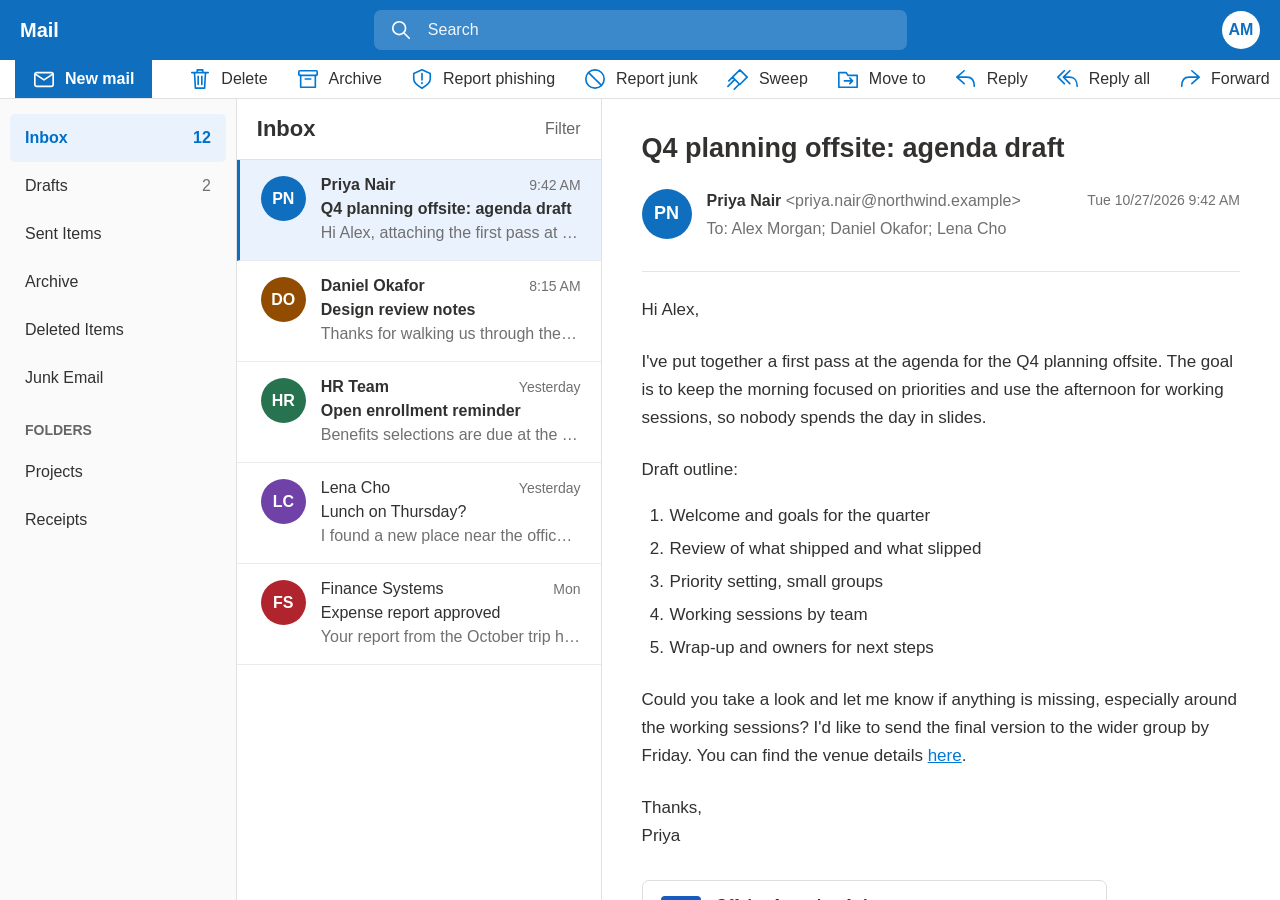
==== index.html @ 9ad4b309 "Add files via upload" ====
<!DOCTYPE html>
<html lang="en">
<head>
  <meta charset="UTF-8">
  <meta name="viewport" content="width=device-width, initial-scale=1.0">
  <meta name="description" content="An HTML and CSS recreation of a three-column mail interface.">
  <title>Mail | Inbox</title>
  <link rel="stylesheet" href="styles.css">
</head>
<body>
<!-- Reusable, locally embedded icons; no external libraries required. -->
<svg class="icon-definitions" xmlns="http://www.w3.org/2000/svg" aria-hidden="true"><defs>
  <symbol id="mail" viewBox="0 0 24 24"><rect x="2" y="5" width="20" height="15" rx="2"/><path d="m3 7 9 6 9-6"/></symbol>
  <symbol id="search-icon" viewBox="0 0 24 24"><circle cx="10" cy="10" r="7"/><path d="m15 15 6 6"/></symbol>
  <symbol id="delete" viewBox="0 0 24 24"><path d="M3 5h18M9 5V2h6v3M6 5l1 17h10l1-17M10 9v9M14 9v9"/></symbol>
  <symbol id="archive" viewBox="0 0 24 24"><path d="M4 8v13h16V8M9 12h6"/><rect x="2" y="3" width="20" height="5" rx="1"/></symbol>
  <symbol id="shield" viewBox="0 0 24 24"><path d="m12 2 9 4v6c0 5-9 10-9 10S3 17 3 12V6zM12 6v7M12 16v1"/></symbol>
  <symbol id="junk" viewBox="0 0 24 24"><circle cx="12" cy="12" r="10"/><path d="m5 5 14 14"/></symbol>
  <symbol id="sweep" viewBox="0 0 24 24"><path d="m14 2 8 8-8 8-8-8zM2 14l6-6M1 20l7-7M8 23l5-5"/></symbol>
  <symbol id="folder" viewBox="0 0 24 24"><path d="M2 5h8l2 3h10v13H2zM8 14h9m-3-3 3 3-3 3"/></symbol>
  <symbol id="reply" viewBox="0 0 24 24"><path d="m10 3-8 7 8 7M3 10h10c6 0 8 4 8 10"/></symbol>
  <symbol id="reply-all" viewBox="0 0 24 24"><path d="m8 3-7 7 7 7m6-14-7 7 7 7M8 10h6c5 0 8 4 8 10"/></symbol>
  <symbol id="forward" viewBox="0 0 24 24"><path d="m14 3 8 7-8 7M21 10H11c-6 0-8 4-8 10"/></symbol>
  <symbol id="tag" viewBox="0 0 24 24"><path d="M2 2h10l10 10-10 10L2 12z"/><circle cx="7" cy="7" r="1"/></symbol>
</defs></svg>
<header class="topbar">
  <span class="app-name">Mail</span>
  <div class="search-box"><svg class="icon" aria-hidden="true"><use href="#search-icon"/></svg><label class="sr-only" for="search">Search mail (visual demonstration)</label><input id="search" type="search" placeholder="Search"></div>
  <div class="profile" aria-label="Alex Morgan">AM</div>
</header>
<!-- Visual demonstration: toolbar controls do not connect to a mail service. -->
<nav class="toolbar" aria-label="Mail actions">
  <button class="new-mail" type="button"><svg class="icon"><use href="#mail"/></svg>New mail</button>
  <button type="button"><svg class="icon"><use href="#delete"/></svg>Delete</button>
  <button type="button"><svg class="icon"><use href="#archive"/></svg>Archive</button>
  <button type="button"><svg class="icon"><use href="#shield"/></svg>Report phishing</button>
  <button type="button"><svg class="icon"><use href="#junk"/></svg>Report junk</button>
  <button type="button"><svg class="icon"><use href="#sweep"/></svg>Sweep</button>
  <button type="button"><svg class="icon"><use href="#folder"/></svg>Move to</button>
  <button type="button"><svg class="icon"><use href="#reply"/></svg>Reply</button>
  <button type="button"><svg class="icon"><use href="#reply-all"/></svg>Reply all</button>
  <button type="button"><svg class="icon"><use href="#forward"/></svg>Forward</button>
  <button type="button"><svg class="icon"><use href="#mail"/></svg>Unread</button>
  <button type="button"><svg class="icon"><use href="#tag"/></svg>Categorize</button>
</nav>
<main class="mail-layout">
  <aside class="folders" aria-label="Mail folders">
    <nav><ul>
      <li><button class="folder active" type="button" aria-current="page"><span>Inbox</span><span>12</span></button></li>
      <li><button class="folder" type="button"><span>Drafts</span><span class="muted">2</span></button></li>
      <li><button class="folder" type="button">Sent Items</button></li>
      <li><button class="folder" type="button">Archive</button></li>
      <li><button class="folder" type="button">Deleted Items</button></li>
      <li><button class="folder" type="button">Junk Email</button></li>
    </ul></nav>
    <h2>Folders</h2>
    <button class="folder" type="button">Projects</button>
    <button class="folder" type="button">Receipts</button>
  </aside>
  <section class="inbox" aria-labelledby="inbox-heading">
    <header class="inbox-heading"><h1 id="inbox-heading">Inbox</h1><button type="button">Filter</button></header>
    <ul class="message-list">
      <li class="message selected unread"><span class="avatar blue" aria-hidden="true">PN</span><div class="message-info"><div class="message-top"><span class="sender">Priya Nair</span><time datetime="2026-10-27T09:42">9:42 AM</time></div><p class="subject">Q4 planning offsite: agenda draft</p><p class="preview">Hi Alex, attaching the first pass at the agenda...</p></div></li>
      <li class="message unread"><span class="avatar amber" aria-hidden="true">DO</span><div class="message-info"><div class="message-top"><span class="sender">Daniel Okafor</span><time datetime="2026-10-27T08:15">8:15 AM</time></div><p class="subject">Design review notes</p><p class="preview">Thanks for walking us through the new flow. A...</p></div></li>
      <li class="message unread"><span class="avatar green" aria-hidden="true">HR</span><div class="message-info"><div class="message-top"><span class="sender">HR Team</span><span class="message-time">Yesterday</span></div><p class="subject">Open enrollment reminder</p><p class="preview">Benefits selections are due at the end of the month.</p></div></li>
      <li class="message"><span class="avatar purple" aria-hidden="true">LC</span><div class="message-info"><div class="message-top"><span class="sender">Lena Cho</span><span class="message-time">Yesterday</span></div><p class="subject">Lunch on Thursday?</p><p class="preview">I found a new place near the office if you're free.</p></div></li>
      <li class="message"><span class="avatar red" aria-hidden="true">FS</span><div class="message-info"><div class="message-top"><span class="sender">Finance Systems</span><span class="message-time">Mon</span></div><p class="subject">Expense report approved</p><p class="preview">Your report from the October trip has been approved.</p></div></li>
    </ul>
  </section>
  <article class="reading-pane" aria-labelledby="email-subject">
    <h2 id="email-subject">Q4 planning offsite: agenda draft</h2>
    <header class="email-header"><span class="avatar blue" aria-hidden="true">PN</span><div class="email-people"><p><strong>Priya Nair</strong> <span class="muted email-address">&lt;priya.nair@northwind.example&gt;</span></p><p class="muted recipients">To: Alex Morgan; Daniel Okafor; Lena Cho</p></div><time datetime="2026-10-27T09:42">Tue 10/27/2026 9:42 AM</time></header>
    <div class="email-body">
      <p>Hi Alex,</p>
      <p>I've put together a first pass at the agenda for the Q4 planning offsite. The goal is to keep the morning focused on priorities and use the afternoon for working sessions, so nobody spends the day in slides.</p>
      <p>Draft outline:</p>
      <ol><li>Welcome and goals for the quarter</li><li>Review of what shipped and what slipped</li><li>Priority setting, small groups</li><li>Working sessions by team</li><li>Wrap-up and owners for next steps</li></ol>
      <p>Could you take a look and let me know if anything is missing, especially around the working sessions? I'd like to send the final version to the wider group by Friday. You can find the venue details <a href="#venue-details">here</a>.</p>
      <p>Thanks,<br>Priya</p>
      <div class="attachment" aria-label="Example attachment: Offsite-Agenda-v1.docx, 38 kilobytes"><span class="doc-icon">DOC</span><div><strong>Offsite-Agenda-v1.docx</strong><span class="muted file-size">38 KB</span></div></div>
      <aside id="venue-details" class="venue-details"><h3>Venue details</h3><p>This is a visual mail demonstration. No venue or attachment file is included.</p></aside>
    </div>
  </article>
</main>
</body>
</html>
---- styles.css ----
/* Colors and sizing are centralized so this recreation is easy to customize. */
:root { --blue: #106ebe; --link: #0078d4; --selected: #eaf3fd; --border: #e1e1e1; --muted: #707070; --text: #323130; }
* { box-sizing: border-box; }
body { margin: 0; font-family: "Segoe UI", Arial, sans-serif; color: var(--text); background: #fff; font-size: 16px; }
button, input { font: inherit; }
button { color: inherit; cursor: pointer; }
button:focus-visible, input:focus-visible, a:focus-visible { outline: 2px solid var(--link); outline-offset: -3px; }
.icon-definitions { position: absolute; width: 0; height: 0; overflow: hidden; }
.icon { width: 22px; height: 22px; fill: none; stroke: currentColor; stroke-width: 1.8; stroke-linecap: round; stroke-linejoin: round; flex-shrink: 0; }
.sr-only { position: absolute; width: 1px; height: 1px; overflow: hidden; clip-path: inset(50%); white-space: nowrap; }
.topbar { height: 60px; display: flex; align-items: center; justify-content: space-between; gap: 24px; padding: 0 20px; background: var(--blue); color: #fff; }
.app-name { font-size: 20px; font-weight: 600; }
.search-box { display: flex; align-items: center; gap: 14px; background: #ffffff2e; border-radius: 7px; width: 43%; padding: 0 16px; height: 40px; }
.search-box input { width: 100%; min-width: 0; border: 0; background: transparent; color: #fff; outline-offset: 3px; }
.search-box input::placeholder { color: #f1f6fc; opacity: 1; }
.profile { border-radius: 50%; width: 38px; height: 38px; background: #fff; color: var(--blue); display: grid; place-items: center; font-weight: 600; }
.toolbar { height: 39px; display: flex; align-items: stretch; gap: 5px; padding: 0 15px; border-bottom: 1px solid var(--border); overflow-x: auto; white-space: nowrap; }
.toolbar button { display: flex; align-items: center; gap: 10px; border: 0; background: transparent; padding: 0 12px; flex-shrink: 0; }
.toolbar button:hover { background: #f0f0f0; }
.toolbar .icon { color: var(--link); }
.toolbar .new-mail { background: var(--blue); color: #fff; font-weight: 600; padding-inline: 18px; margin-right: 20px; }
.toolbar .new-mail .icon { color: #fff; }
.toolbar .new-mail:hover { background: #005a9e; }
.mail-layout { display: grid; grid-template-columns: 18.5% 28.5% minmax(0, 1fr); height: calc(100dvh - 99px); }
.folders { padding: 15px 10px; background: #fafafa; border-right: 1px solid var(--border); overflow-y: auto; }
ul { list-style: none; padding: 0; margin: 0; }
.folder { width: 100%; display: flex; align-items: center; justify-content: space-between; min-height: 48px; padding: 10px 15px; background: transparent; border: 0; border-radius: 5px; text-align: left; }
.folder:hover { background: #eee; }
.folder.active { background: var(--selected); color: #006fc9; font-weight: 600; }
.folders h2 { font-size: 14px; text-transform: uppercase; color: #666; margin: 20px 15px 10px; font-weight: 600; }
.inbox { min-width: 0; border-right: 1px solid var(--border); overflow-y: auto; }
.inbox-heading { height: 61px; display: flex; justify-content: space-between; align-items: center; padding: 0 20px; border-bottom: 1px solid var(--border); }
.inbox-heading h1 { margin: 0; font-size: 22px; font-weight: 600; }
.inbox-heading button { border: 0; background: none; color: #666; padding: 8px 0 8px 12px; }
.message { min-height: 101px; display: flex; gap: 15px; padding: 16px 20px 15px 24px; border-bottom: 1px solid #ebebeb; }
.message.selected { background: var(--selected); border-left: 3px solid var(--blue); padding-left: 21px; }
.avatar { width: 45px; height: 45px; display: grid; place-items: center; border-radius: 50%; font-weight: 600; color: #fff; flex-shrink: 0; }
.blue { background: #106ebe; } .amber { background: #914c00; } .green { background: #28734f; } .purple { background: #7041a6; } .red { background: #af242d; }
.message-info { min-width: 0; flex: 1; }
.message-top { display: flex; align-items: baseline; justify-content: space-between; gap: 10px; margin: 0 0 3px; }
.sender { overflow: hidden; text-overflow: ellipsis; white-space: nowrap; }
time, .message-time { font-size: 14px; color: var(--muted); white-space: nowrap; }
.message p { margin: 0; white-space: nowrap; overflow: hidden; text-overflow: ellipsis; line-height: 1.5; }
.message .preview { color: var(--muted); }
.unread .sender, .unread .subject { font-weight: 600; }
.reading-pane { min-width: 0; padding: 33px 40px 24px; overflow-y: auto; }
.reading-pane > h2 { font-size: 27px; font-weight: 600; line-height: 1.25; margin: 0 0 23px; }
.email-header { display: flex; align-items: flex-start; gap: 15px; padding-bottom: 24px; border-bottom: 1px solid #e5e5e5; }
.email-header .avatar { width: 50px; height: 50px; font-size: 18px; }
.email-people { flex: 1; min-width: 0; }
.email-people p { margin: 1px 0 6px; line-height: 1.4; }
.email-address { overflow-wrap: anywhere; }
.email-header time { padding-top: 3px; }
.muted { color: var(--muted); }
.email-body { font-size: 17px; line-height: 1.65; }
.email-body p { margin: 24px 0 18px; }
.email-body ol { padding-left: 27px; margin: 18px 0; }
.email-body li { padding-left: 1px; margin-bottom: 5px; }
a { color: var(--link); }
.attachment { display: flex; align-items: center; gap: 15px; border: 1px solid #ddd; border-radius: 7px; width: min(465px, 100%); padding: 13px 18px; margin-top: 30px; line-height: 1.4; }
.doc-icon { background: #185abd; border-radius: 4px; width: 40px; height: 40px; display: grid; place-items: center; color: #fff; font-size: 14px; font-weight: 700; flex-shrink: 0; }
.attachment strong { font-size: 16px; overflow-wrap: anywhere; }
.file-size { display: block; font-size: 14px; }
.venue-details { display: none; }
.venue-details:target { display: block; margin-top: 25px; padding: 15px; background: var(--selected); border-radius: 6px; }
.venue-details h3, .venue-details p { margin: 0 0 8px; }
@media (min-width: 1800px) { body { font-size: 21px; } .topbar { height: 77px; } .toolbar { height: 47px; } .mail-layout { height: calc(100dvh - 124px); } .search-box { height: 51px; } .app-name { font-size: 24px; } .profile { width: 48px; height: 48px; } .folder { min-height: 61px; } .folders h2 { font-size: 18px; } .inbox-heading { height: 78px; } .inbox-heading h1 { font-size: 28px; } .message { min-height: 128px; padding: 20px 26px 18px 30px; gap: 20px; } .message.selected { padding-left: 27px; } .avatar { width: 58px; height: 58px; } time, .message-time { font-size: 19px; } .reading-pane { padding: 42px 50px 26px; } .reading-pane > h2 { font-size: 34px; margin-bottom: 28px; } .email-header .avatar { width: 64px; height: 64px; font-size: 22px; } .email-header { gap: 20px; padding-bottom: 29px; } .email-body { font-size: 22px; } .email-body p { margin: 30px 0 22px; } .attachment { width: 590px; padding: 17px 22px; margin-top: 38px; } .attachment strong { font-size: 20px; } .file-size { font-size: 18px; } .doc-icon { width: 51px; height: 51px; font-size: 17px; } }
@media (max-width: 1200px) { .mail-layout { grid-template-columns: 170px 310px minmax(0,1fr); } .reading-pane { padding: 25px; } .email-header { flex-wrap: wrap; } .email-header time { margin-left: 65px; } .email-body { font-size: 16px; } }
@media (max-width: 850px) { .mail-layout { grid-template-columns: 260px minmax(0,1fr); } .folders { display: none; } .message { padding-inline: 14px; gap: 10px; } .message.selected { padding-left: 11px; } .message .avatar { width: 34px; height: 34px; font-size: 13px; } .message-top { flex-wrap: wrap; gap: 0 8px; } .reading-pane > h2 { font-size: 24px; } .search-box { width: 60%; } }
@media (max-width: 600px) { .topbar { padding-inline: 14px; gap: 14px; } .app-name { font-size: 18px; } .search-box { flex: 1; padding-inline: 10px; gap: 8px; } .profile { width: 32px; height: 32px; font-size: 13px; flex-shrink: 0; } .toolbar { padding-inline: 0; } .toolbar .new-mail { margin-right: 5px; } .mail-layout { display: block; height: auto; } .inbox { border-right: 0; } .inbox-heading { height: 52px; } .message-list { display: flex; overflow-x: auto; border-bottom: 1px solid var(--border); } .message { min-width: 270px; width: 270px; min-height: 107px; border-bottom: 0; border-right: 1px solid var(--border); } .reading-pane { padding: 25px 20px; } .email-header { gap: 10px; } .email-header .avatar { width: 40px; height: 40px; font-size: 15px; } .email-header time { margin-left: 50px; font-size: 13px; } .email-people { font-size: 14px; } .email-address { display: block; } }
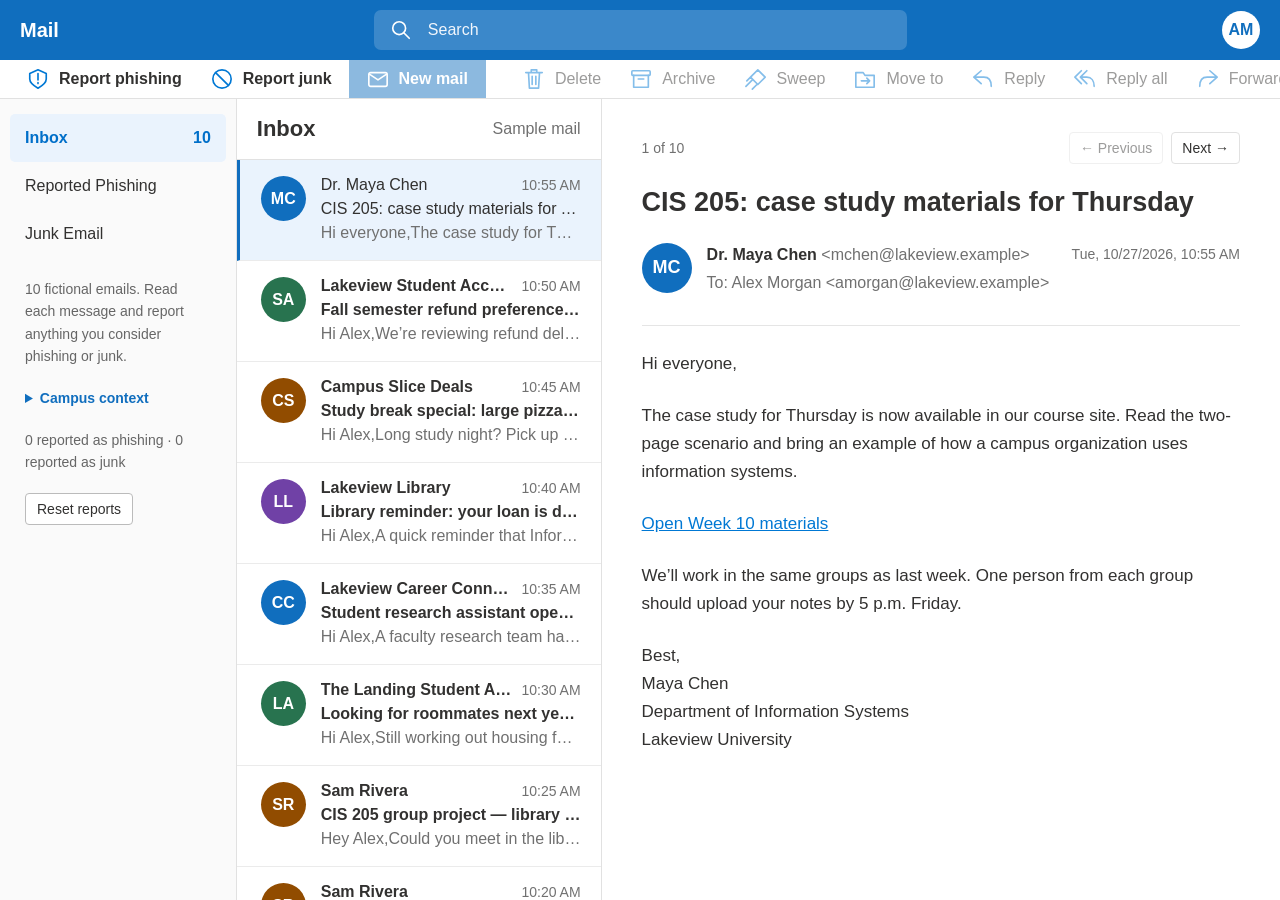
==== commit 2bfb606e: "Add files via upload" ====
--- a/index.html
+++ b/index.html
@@ -3,8 +3,8 @@
 <head>
   <meta charset="UTF-8">
   <meta name="viewport" content="width=device-width, initial-scale=1.0">
-  <meta name="description" content="An HTML and CSS recreation of a three-column mail interface.">
-  <title>Mail | Inbox</title>
+  <meta name="description" content="A fictional college student inbox for evaluating sample emails.">
+  <title>Student Mail | Inbox</title>
   <link rel="stylesheet" href="styles.css">
 </head>
 <body>
@@ -25,16 +25,16 @@
 </defs></svg>
 <header class="topbar">
   <span class="app-name">Mail</span>
-  <div class="search-box"><svg class="icon" aria-hidden="true"><use href="#search-icon"/></svg><label class="sr-only" for="search">Search mail (visual demonstration)</label><input id="search" type="search" placeholder="Search"></div>
+  <div class="search-box"><svg class="icon" aria-hidden="true"><use href="#search-icon"/></svg><label class="sr-only" for="search">Search sample mail</label><input id="search" type="search" placeholder="Search"></div>
   <div class="profile" aria-label="Alex Morgan">AM</div>
 </header>
-<!-- Visual demonstration: toolbar controls do not connect to a mail service. -->
+<!-- Sample mail interface; no connection to an external mail service. -->
 <nav class="toolbar" aria-label="Mail actions">
   <button class="new-mail" type="button"><svg class="icon"><use href="#mail"/></svg>New mail</button>
   <button type="button"><svg class="icon"><use href="#delete"/></svg>Delete</button>
   <button type="button"><svg class="icon"><use href="#archive"/></svg>Archive</button>
-  <button type="button"><svg class="icon"><use href="#shield"/></svg>Report phishing</button>
-  <button type="button"><svg class="icon"><use href="#junk"/></svg>Report junk</button>
+  <button id="report-phishing" type="button"><svg class="icon"><use href="#shield"/></svg>Report phishing</button>
+  <button id="report-junk" type="button"><svg class="icon"><use href="#junk"/></svg>Report junk</button>
   <button type="button"><svg class="icon"><use href="#sweep"/></svg>Sweep</button>
   <button type="button"><svg class="icon"><use href="#folder"/></svg>Move to</button>
   <button type="button"><svg class="icon"><use href="#reply"/></svg>Reply</button>
@@ -46,41 +46,27 @@
 <main class="mail-layout">
   <aside class="folders" aria-label="Mail folders">
     <nav><ul>
-      <li><button class="folder active" type="button" aria-current="page"><span>Inbox</span><span>12</span></button></li>
-      <li><button class="folder" type="button"><span>Drafts</span><span class="muted">2</span></button></li>
-      <li><button class="folder" type="button">Sent Items</button></li>
-      <li><button class="folder" type="button">Archive</button></li>
-      <li><button class="folder" type="button">Deleted Items</button></li>
+      <li><button class="folder active" type="button" aria-current="page">Inbox</button></li>
+      <li><button class="folder" type="button">Reported Phishing</button></li>
       <li><button class="folder" type="button">Junk Email</button></li>
     </ul></nav>
-    <h2>Folders</h2>
-    <button class="folder" type="button">Projects</button>
-    <button class="folder" type="button">Receipts</button>
+    <p class="exercise-note">10 fictional emails. Read each message and report anything you consider phishing or junk.</p>
+    <details class="workplace-context"><summary>Campus context</summary><p>You are Alex Morgan, a student at fictional Lakeview University, enrolled in CIS 205. Sam Rivera and Jordan are in your project group.</p><p>University email addresses end in <strong>@lakeview.example</strong>. Campus sites include <strong>learn.lakeview.example</strong> (courses), <strong>files.lakeview.example</strong> (shared documents), <strong>portal.lakeview.example</strong> (student services), and <strong>library.lakeview.example</strong> (library).</p><p>You did not request the promotional messages in this inbox. Hover over a link to inspect its fictional destination. All links are inactive.</p></details>
+    <p id="report-summary" class="exercise-note"></p>
+    <button id="reset-reports" class="reset-reports" type="button">Reset reports</button>
   </aside>
   <section class="inbox" aria-labelledby="inbox-heading">
-    <header class="inbox-heading"><h1 id="inbox-heading">Inbox</h1><button type="button">Filter</button></header>
-    <ul class="message-list">
-      <li class="message selected unread"><span class="avatar blue" aria-hidden="true">PN</span><div class="message-info"><div class="message-top"><span class="sender">Priya Nair</span><time datetime="2026-10-27T09:42">9:42 AM</time></div><p class="subject">Q4 planning offsite: agenda draft</p><p class="preview">Hi Alex, attaching the first pass at the agenda...</p></div></li>
-      <li class="message unread"><span class="avatar amber" aria-hidden="true">DO</span><div class="message-info"><div class="message-top"><span class="sender">Daniel Okafor</span><time datetime="2026-10-27T08:15">8:15 AM</time></div><p class="subject">Design review notes</p><p class="preview">Thanks for walking us through the new flow. A...</p></div></li>
-      <li class="message unread"><span class="avatar green" aria-hidden="true">HR</span><div class="message-info"><div class="message-top"><span class="sender">HR Team</span><span class="message-time">Yesterday</span></div><p class="subject">Open enrollment reminder</p><p class="preview">Benefits selections are due at the end of the month.</p></div></li>
-      <li class="message"><span class="avatar purple" aria-hidden="true">LC</span><div class="message-info"><div class="message-top"><span class="sender">Lena Cho</span><span class="message-time">Yesterday</span></div><p class="subject">Lunch on Thursday?</p><p class="preview">I found a new place near the office if you're free.</p></div></li>
-      <li class="message"><span class="avatar red" aria-hidden="true">FS</span><div class="message-info"><div class="message-top"><span class="sender">Finance Systems</span><span class="message-time">Mon</span></div><p class="subject">Expense report approved</p><p class="preview">Your report from the October trip has been approved.</p></div></li>
-    </ul>
+    <header class="inbox-heading"><h1 id="inbox-heading">Inbox</h1><span class="muted sample-label">Sample mail</span></header>
+    <p class="sr-only" id="mail-status" role="status" aria-live="polite"></p><ul class="message-list"></ul>
   </section>
   <article class="reading-pane" aria-labelledby="email-subject">
-    <h2 id="email-subject">Q4 planning offsite: agenda draft</h2>
-    <header class="email-header"><span class="avatar blue" aria-hidden="true">PN</span><div class="email-people"><p><strong>Priya Nair</strong> <span class="muted email-address">&lt;priya.nair@northwind.example&gt;</span></p><p class="muted recipients">To: Alex Morgan; Daniel Okafor; Lena Cho</p></div><time datetime="2026-10-27T09:42">Tue 10/27/2026 9:42 AM</time></header>
-    <div class="email-body">
-      <p>Hi Alex,</p>
-      <p>I've put together a first pass at the agenda for the Q4 planning offsite. The goal is to keep the morning focused on priorities and use the afternoon for working sessions, so nobody spends the day in slides.</p>
-      <p>Draft outline:</p>
-      <ol><li>Welcome and goals for the quarter</li><li>Review of what shipped and what slipped</li><li>Priority setting, small groups</li><li>Working sessions by team</li><li>Wrap-up and owners for next steps</li></ol>
-      <p>Could you take a look and let me know if anything is missing, especially around the working sessions? I'd like to send the final version to the wider group by Friday. You can find the venue details <a href="#venue-details">here</a>.</p>
-      <p>Thanks,<br>Priya</p>
-      <div class="attachment" aria-label="Example attachment: Offsite-Agenda-v1.docx, 38 kilobytes"><span class="doc-icon">DOC</span><div><strong>Offsite-Agenda-v1.docx</strong><span class="muted file-size">38 KB</span></div></div>
-      <aside id="venue-details" class="venue-details"><h3>Venue details</h3><p>This is a visual mail demonstration. No venue or attachment file is included.</p></aside>
-    </div>
+    <div class="reading-navigation"><span id="message-position"></span><div><button id="previous-email" type="button" aria-label="Previous email">← Previous</button><button id="next-email" type="button" aria-label="Next email">Next →</button></div></div>
+    <div id="report-banner" class="report-banner" role="status" aria-live="polite" hidden><span id="report-confirmation"></span><button id="undo-report" type="button">Undo report</button></div>
+    <h2 id="email-subject">CIS 205: case study materials for Thursday</h2>
+    <header class="email-header"><span class="avatar blue" aria-hidden="true">MC</span><div class="email-people"><p><strong>Dr. Maya Chen</strong> <span class="muted email-address">&lt;mchen@lakeview.example&gt;</span></p><p class="muted recipients">To: Alex Morgan &lt;amorgan@lakeview.example&gt;</p></div><time datetime="2026-10-27T10:55">Tue 10/27/2026 10:55 AM</time></header>
+    <div class="email-body"><p>Loading your campus inbox…</p><noscript>Enable JavaScript to browse the sample emails and report messages.</noscript></div>
   </article>
 </main>
+<script src="mail.js" defer></script>
 </body>
 </html>
--- a/styles.css
+++ b/styles.css
@@ -68,3 +68,58 @@
 @media (max-width: 1200px) { .mail-layout { grid-template-columns: 170px 310px minmax(0,1fr); } .reading-pane { padding: 25px; } .email-header { flex-wrap: wrap; } .email-header time { margin-left: 65px; } .email-body { font-size: 16px; } }
 @media (max-width: 850px) { .mail-layout { grid-template-columns: 260px minmax(0,1fr); } .folders { display: none; } .message { padding-inline: 14px; gap: 10px; } .message.selected { padding-left: 11px; } .message .avatar { width: 34px; height: 34px; font-size: 13px; } .message-top { flex-wrap: wrap; gap: 0 8px; } .reading-pane > h2 { font-size: 24px; } .search-box { width: 60%; } }
 @media (max-width: 600px) { .topbar { padding-inline: 14px; gap: 14px; } .app-name { font-size: 18px; } .search-box { flex: 1; padding-inline: 10px; gap: 8px; } .profile { width: 32px; height: 32px; font-size: 13px; flex-shrink: 0; } .toolbar { padding-inline: 0; } .toolbar .new-mail { margin-right: 5px; } .mail-layout { display: block; height: auto; } .inbox { border-right: 0; } .inbox-heading { height: 52px; } .message-list { display: flex; overflow-x: auto; border-bottom: 1px solid var(--border); } .message { min-width: 270px; width: 270px; min-height: 107px; border-bottom: 0; border-right: 1px solid var(--border); } .reading-pane { padding: 25px 20px; } .email-header { gap: 10px; } .email-header .avatar { width: 40px; height: 40px; font-size: 15px; } .email-header time { margin-left: 50px; font-size: 13px; } .email-people { font-size: 14px; } .email-address { display: block; } }
+
+/* Interactive sample inbox */
+.message-button { width: 100%; border-top: 0; border-right: 0; border-left: 0; background: #fff; text-align: left; font: inherit; }
+.message-button:hover { background: #f4f7fb; }
+.message-button.selected { background: var(--selected); border-left: 3px solid var(--blue); }
+.message-info, .message-button .subject, .message-button .preview { display: block; }
+.message-button .subject, .message-button .preview { white-space: nowrap; overflow: hidden; text-overflow: ellipsis; line-height: 1.5; }
+.message-button .preview { color: var(--muted); }
+.reading-navigation { display: flex; justify-content: space-between; align-items: center; gap: 12px; margin-bottom: 22px; color: var(--muted); font-size: 14px; }
+.reading-navigation > div { display: flex; gap: 8px; }
+.reading-navigation button { background: #fff; border: 1px solid var(--border); border-radius: 4px; padding: 7px 10px; color: var(--text); }
+.reading-navigation button:hover:enabled { background: var(--selected); }
+button:disabled { cursor: default; opacity: .48; }
+.toolbar button:disabled:hover { background: transparent; }
+.toolbar .new-mail:disabled:hover { background: var(--blue); }
+.inbox-heading button[aria-pressed="true"] { color: var(--blue); font-weight: 600; }
+.empty-list { padding: 25px; line-height: 1.6; color: var(--muted); }
+.email-body .body-list { list-style: disc; padding-left: 26px; }
+.email-table { border-collapse: collapse; width: 100%; max-width: 500px; margin-block: 20px; }
+.email-table th, .email-table td { border-bottom: 1px solid var(--border); padding: 10px; text-align: left; }
+.email-table th { font-weight: 600; }
+.draft-note { padding: 12px; background: #fff6dd; border-radius: 4px; }
+[hidden] { display: none !important; }
+@media (max-width: 600px) { .message-list > li { flex-shrink: 0; } .reading-navigation { font-size: 12px; } .inbox-heading h1 { font-size: 20px; } }
+
+/* Reporting exercise */
+#report-phishing { order: -2; }
+#report-junk { order: -1; }
+.toolbar button#report-phishing, .toolbar button#report-junk { font-weight: 600; }
+.report-banner { display: flex; align-items: center; justify-content: space-between; gap: 12px; padding: 14px 16px; margin-bottom: 22px; border: 1px solid #acd4b9; border-left: 4px solid #247043; background: #edf8f0; color: #225937; border-radius: 5px; font-size: 15px; }
+.report-banner button, .reset-reports { padding: 7px 11px; background: #fff; color: var(--text); border: 1px solid #bbb; border-radius: 4px; font: inherit; }
+.report-banner button { white-space: nowrap; }
+.report-badge { display: block; width: fit-content; margin-top: 7px; padding: 2px 7px; border-radius: 4px; background: #e2f1e7; color: #225937; font-size: 12px; font-weight: 600; }
+.exercise-note { margin: 20px 15px; font-size: 14px; line-height: 1.6; color: #666; }
+.reset-reports { margin: 0 15px; font-size: 14px; }
+@media (max-width: 850px) {
+  .mail-layout { height: auto; }
+  .folders { display: block; grid-column: 1 / -1; padding: 10px; border-bottom: 1px solid var(--border); }
+  .folders nav ul { display: flex; overflow-x: auto; gap: 6px; }
+  .folders nav li { flex-shrink: 0; }
+  .folders .folder { gap: 12px; min-height: 40px; }
+  .exercise-note { display: none; }
+  #report-summary { display: inline-block; margin: 8px; font-size: 12px; }
+  .reset-reports { margin: 5px; font-size: 12px; }
+  .reading-pane, .inbox { max-height: calc(100dvh - 220px); }
+}
+@media (max-width: 600px) {
+  .reading-pane, .inbox { max-height: none; }
+  .message { min-height: 135px; }
+  .report-banner { flex-wrap: wrap; font-size: 14px; }
+}
+.workplace-context { margin: 18px 15px; font-size: 14px; line-height: 1.5; color: #555; }
+.workplace-context summary { cursor: pointer; color: var(--blue); font-weight: 600; }
+.workplace-context strong { overflow-wrap: anywhere; }
+@media (max-width: 850px) { .workplace-context { margin: 8px; font-size: 13px; } }
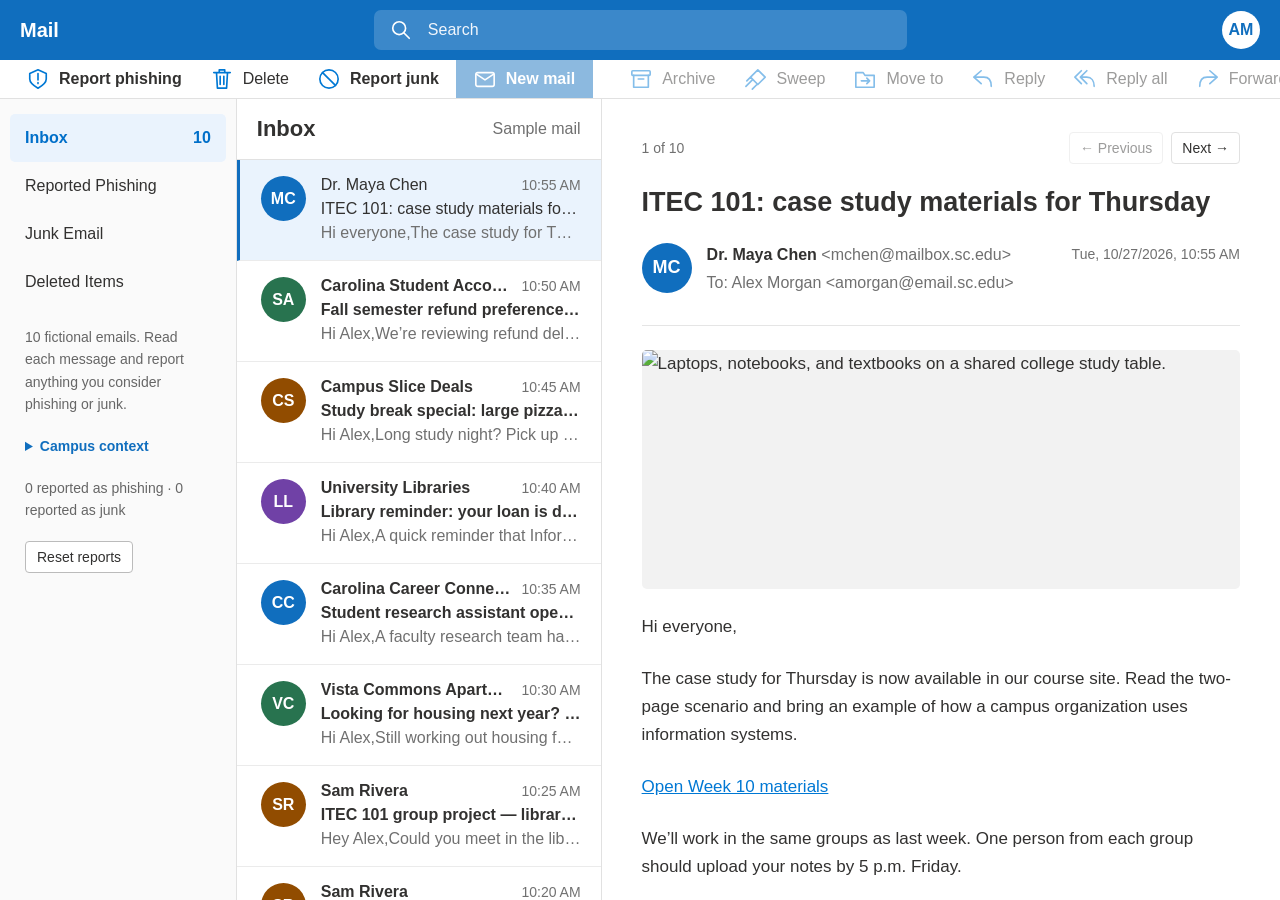
==== commit 8a44454b: "Add files via upload" ====
--- a/index.html
+++ b/index.html
@@ -31,7 +31,7 @@
 <!-- Sample mail interface; no connection to an external mail service. -->
 <nav class="toolbar" aria-label="Mail actions">
   <button class="new-mail" type="button"><svg class="icon"><use href="#mail"/></svg>New mail</button>
-  <button type="button"><svg class="icon"><use href="#delete"/></svg>Delete</button>
+  <button id="delete-email" type="button"><svg class="icon"><use href="#delete"/></svg>Delete</button>
   <button type="button"><svg class="icon"><use href="#archive"/></svg>Archive</button>
   <button id="report-phishing" type="button"><svg class="icon"><use href="#shield"/></svg>Report phishing</button>
   <button id="report-junk" type="button"><svg class="icon"><use href="#junk"/></svg>Report junk</button>
@@ -49,9 +49,10 @@
       <li><button class="folder active" type="button" aria-current="page">Inbox</button></li>
       <li><button class="folder" type="button">Reported Phishing</button></li>
       <li><button class="folder" type="button">Junk Email</button></li>
+      <li><button class="folder" type="button">Deleted Items</button></li>
     </ul></nav>
     <p class="exercise-note">10 fictional emails. Read each message and report anything you consider phishing or junk.</p>
-    <details class="workplace-context"><summary>Campus context</summary><p>You are Alex Morgan, a student at fictional Lakeview University, enrolled in CIS 205. Sam Rivera and Jordan are in your project group.</p><p>University email addresses end in <strong>@lakeview.example</strong>. Campus sites include <strong>learn.lakeview.example</strong> (courses), <strong>files.lakeview.example</strong> (shared documents), <strong>portal.lakeview.example</strong> (student services), and <strong>library.lakeview.example</strong> (library).</p><p>You did not request the promotional messages in this inbox. Hover over a link to inspect its fictional destination. All links are inactive.</p></details>
+    <details class="workplace-context"><summary>Campus context</summary><p>You are Alex Morgan, a Carolina student at the University of South Carolina, enrolled in ITEC 101. Sam Rivera and Jordan are in your project group. The people and messages in this exercise are fictional.</p><p>Campus email formats used here are <strong>@email.sc.edu</strong> for students and <strong>@mailbox.sc.edu</strong> for faculty and staff. Your class uses <strong>blackboard.sc.edu</strong>; student services are available through <strong>my.sc.edu</strong>.</p><p>You did not request the promotional messages in this inbox. Hover over a link to inspect its simulated destination. All links are inactive.</p></details>
     <p id="report-summary" class="exercise-note"></p>
     <button id="reset-reports" class="reset-reports" type="button">Reset reports</button>
   </aside>
@@ -61,9 +62,11 @@
   </section>
   <article class="reading-pane" aria-labelledby="email-subject">
     <div class="reading-navigation"><span id="message-position"></span><div><button id="previous-email" type="button" aria-label="Previous email">← Previous</button><button id="next-email" type="button" aria-label="Next email">Next →</button></div></div>
+    <div id="delete-feedback" class="delete-feedback" role="status" aria-live="polite" hidden><span id="delete-feedback-text"></span><button id="undo-delete" type="button">Undo delete</button></div>
+    <div id="deleted-banner" class="delete-feedback" hidden><span>This email is in Deleted Items.</span><button id="restore-email" type="button">Restore to Inbox</button></div>
     <div id="report-banner" class="report-banner" role="status" aria-live="polite" hidden><span id="report-confirmation"></span><button id="undo-report" type="button">Undo report</button></div>
-    <h2 id="email-subject">CIS 205: case study materials for Thursday</h2>
-    <header class="email-header"><span class="avatar blue" aria-hidden="true">MC</span><div class="email-people"><p><strong>Dr. Maya Chen</strong> <span class="muted email-address">&lt;mchen@lakeview.example&gt;</span></p><p class="muted recipients">To: Alex Morgan &lt;amorgan@lakeview.example&gt;</p></div><time datetime="2026-10-27T10:55">Tue 10/27/2026 10:55 AM</time></header>
+    <h2 id="email-subject">ITEC 101: case study materials for Thursday</h2>
+    <header class="email-header"><span class="avatar blue" aria-hidden="true">MC</span><div class="email-people"><p><strong>Dr. Maya Chen</strong> <span class="muted email-address">&lt;mchen@mailbox.sc.edu&gt;</span></p><p class="muted recipients">To: Alex Morgan &lt;amorgan@email.sc.edu&gt;</p></div><time datetime="2026-10-27T10:55">Tue 10/27/2026 10:55 AM</time></header>
     <div class="email-body"><p>Loading your campus inbox…</p><noscript>Enable JavaScript to browse the sample emails and report messages.</noscript></div>
   </article>
 </main>
--- a/styles.css
+++ b/styles.css
@@ -123,3 +123,12 @@
 .workplace-context summary { cursor: pointer; color: var(--blue); font-weight: 600; }
 .workplace-context strong { overflow-wrap: anywhere; }
 @media (max-width: 850px) { .workplace-context { margin: 8px; font-size: 13px; } }
+
+#delete-email { order: -1; }
+.delete-feedback { display: flex; align-items: center; justify-content: space-between; gap: 12px; margin-bottom: 18px; padding: 14px 16px; border: 1px solid #b9cde4; border-left: 4px solid var(--blue); border-radius: 5px; background: #eef5fc; color: #234c77; font-size: 15px; }
+.delete-feedback span { overflow-wrap: anywhere; }
+.delete-feedback button { padding: 7px 11px; border: 1px solid #a4b8ce; border-radius: 4px; background: white; color: var(--text); white-space: nowrap; }
+@media (max-width: 600px) { .delete-feedback { flex-wrap: wrap; font-size: 14px; } }
+
+.email-image { display: block; width: 100%; max-width: 600px; aspect-ratio: 2.5 / 1; height: auto; object-fit: cover; border-radius: 5px; margin: 24px 0; background: #f2f2f2; }
+@media (max-width: 600px) { .email-image { aspect-ratio: 2 / 1; margin: 18px 0; } }
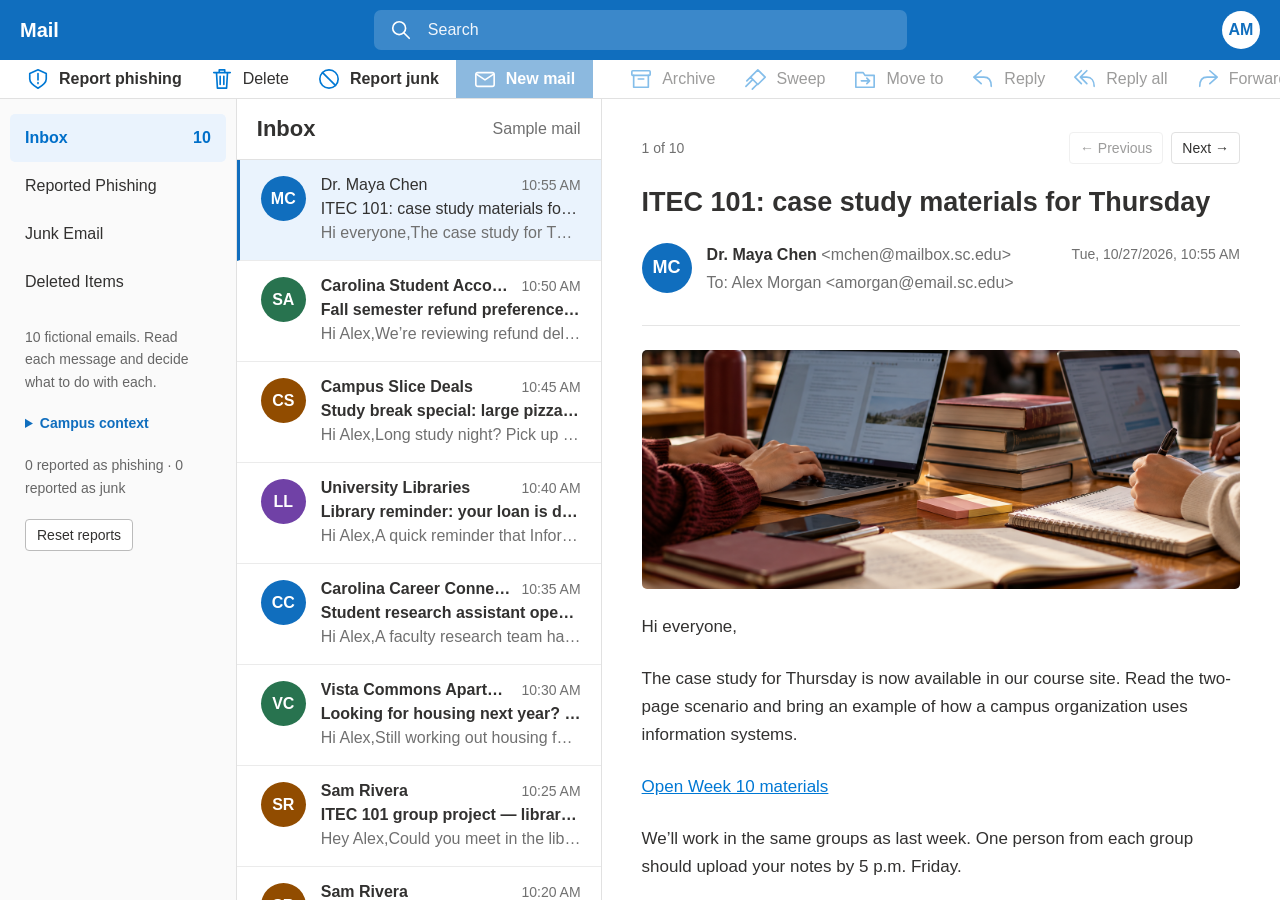
==== commit c2a795be: "Add files via upload" ====
--- a/index.html
+++ b/index.html
@@ -51,8 +51,8 @@
       <li><button class="folder" type="button">Junk Email</button></li>
       <li><button class="folder" type="button">Deleted Items</button></li>
     </ul></nav>
-    <p class="exercise-note">10 fictional emails. Read each message and report anything you consider phishing or junk.</p>
-    <details class="workplace-context"><summary>Campus context</summary><p>You are Alex Morgan, a Carolina student at the University of South Carolina, enrolled in ITEC 101. Sam Rivera and Jordan are in your project group. The people and messages in this exercise are fictional.</p><p>Campus email formats used here are <strong>@email.sc.edu</strong> for students and <strong>@mailbox.sc.edu</strong> for faculty and staff. Your class uses <strong>blackboard.sc.edu</strong>; student services are available through <strong>my.sc.edu</strong>.</p><p>You did not request the promotional messages in this inbox. Hover over a link to inspect its simulated destination. All links are inactive.</p></details>
+    <p class="exercise-note">10 fictional emails. Read each message and decide what to do with each.</p>
+    <details class="workplace-context"><summary>Campus context</summary><p>You are Alex Morgan, a student at the University of South Carolina, enrolled in ITEC 101. Sam Rivera and Jordan are in your project group. The people and messages in this exercise are fictional.</p><p>Campus email formats used here are <strong>@email.sc.edu</strong> for students and <strong>@mailbox.sc.edu</strong> for faculty and staff. Your class uses <strong>blackboard.sc.edu</strong>; student services are available through <strong>my.sc.edu</strong>.</p></details>
     <p id="report-summary" class="exercise-note"></p>
     <button id="reset-reports" class="reset-reports" type="button">Reset reports</button>
   </aside>
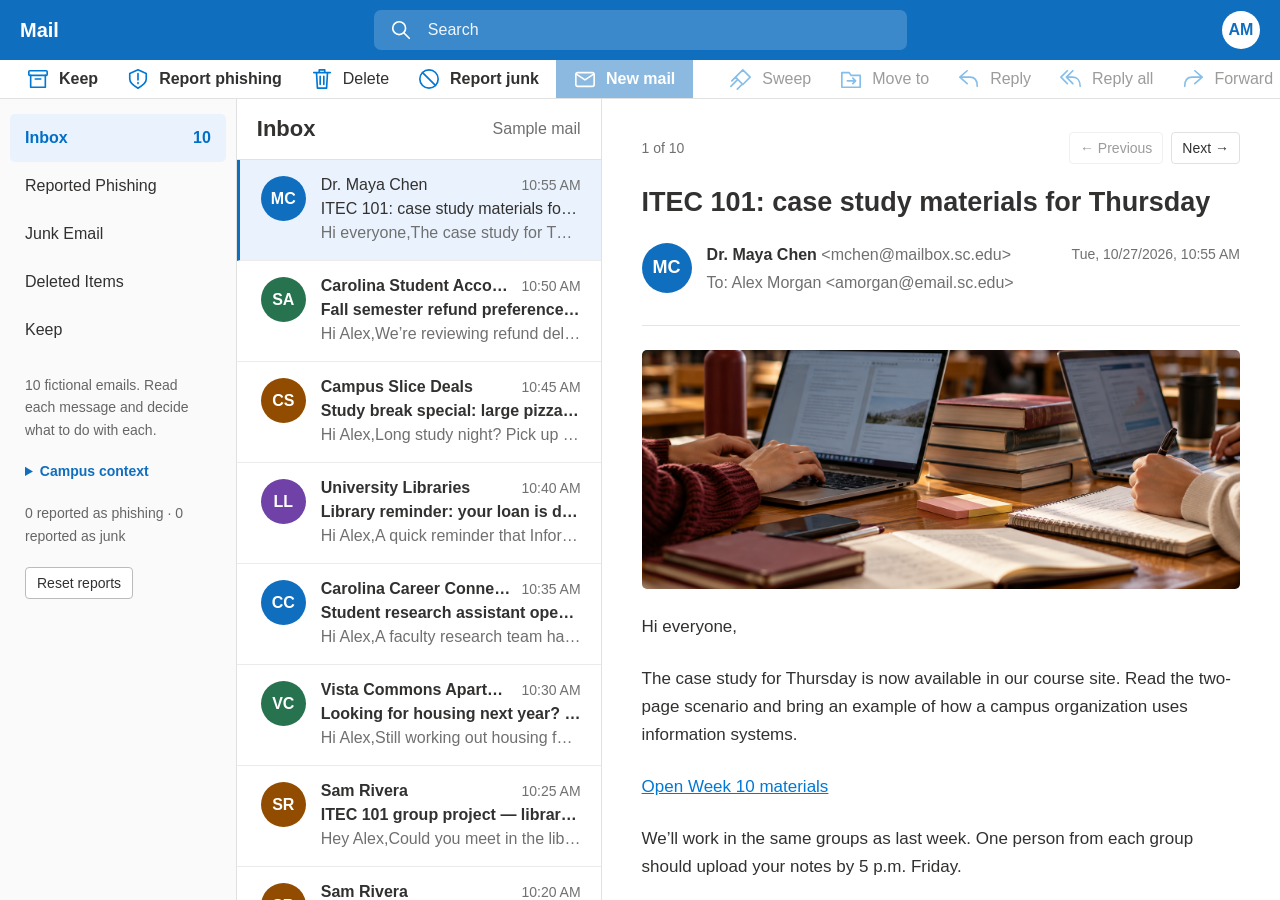
==== commit 371504e2: "Add files via upload" ====
--- a/index.html
+++ b/index.html
@@ -32,7 +32,7 @@
 <nav class="toolbar" aria-label="Mail actions">
   <button class="new-mail" type="button"><svg class="icon"><use href="#mail"/></svg>New mail</button>
   <button id="delete-email" type="button"><svg class="icon"><use href="#delete"/></svg>Delete</button>
-  <button type="button"><svg class="icon"><use href="#archive"/></svg>Archive</button>
+  <button id="keep-email" type="button"><svg class="icon"><use href="#archive"/></svg>Keep</button>
   <button id="report-phishing" type="button"><svg class="icon"><use href="#shield"/></svg>Report phishing</button>
   <button id="report-junk" type="button"><svg class="icon"><use href="#junk"/></svg>Report junk</button>
   <button type="button"><svg class="icon"><use href="#sweep"/></svg>Sweep</button>
@@ -50,6 +50,7 @@
       <li><button class="folder" type="button">Reported Phishing</button></li>
       <li><button class="folder" type="button">Junk Email</button></li>
       <li><button class="folder" type="button">Deleted Items</button></li>
+      <li><button class="folder" type="button">Keep</button></li>
     </ul></nav>
     <p class="exercise-note">10 fictional emails. Read each message and decide what to do with each.</p>
     <details class="workplace-context"><summary>Campus context</summary><p>You are Alex Morgan, a student at the University of South Carolina, enrolled in ITEC 101. Sam Rivera and Jordan are in your project group. The people and messages in this exercise are fictional.</p><p>Campus email formats used here are <strong>@email.sc.edu</strong> for students and <strong>@mailbox.sc.edu</strong> for faculty and staff. Your class uses <strong>blackboard.sc.edu</strong>; student services are available through <strong>my.sc.edu</strong>.</p></details>
@@ -64,6 +65,7 @@
     <div class="reading-navigation"><span id="message-position"></span><div><button id="previous-email" type="button" aria-label="Previous email">← Previous</button><button id="next-email" type="button" aria-label="Next email">Next →</button></div></div>
     <div id="delete-feedback" class="delete-feedback" role="status" aria-live="polite" hidden><span id="delete-feedback-text"></span><button id="undo-delete" type="button">Undo delete</button></div>
     <div id="deleted-banner" class="delete-feedback" hidden><span>This email is in Deleted Items.</span><button id="restore-email" type="button">Restore to Inbox</button></div>
+    <div id="keep-banner" class="keep-banner" role="status" aria-live="polite" hidden><span id="keep-confirmation"></span><button id="undo-keep" type="button">Undo keep</button></div>
     <div id="report-banner" class="report-banner" role="status" aria-live="polite" hidden><span id="report-confirmation"></span><button id="undo-report" type="button">Undo report</button></div>
     <h2 id="email-subject">ITEC 101: case study materials for Thursday</h2>
     <header class="email-header"><span class="avatar blue" aria-hidden="true">MC</span><div class="email-people"><p><strong>Dr. Maya Chen</strong> <span class="muted email-address">&lt;mchen@mailbox.sc.edu&gt;</span></p><p class="muted recipients">To: Alex Morgan &lt;amorgan@email.sc.edu&gt;</p></div><time datetime="2026-10-27T10:55">Tue 10/27/2026 10:55 AM</time></header>
--- a/styles.css
+++ b/styles.css
@@ -132,3 +132,9 @@
 
 .email-image { display: block; width: 100%; max-width: 600px; aspect-ratio: 2.5 / 1; height: auto; object-fit: cover; border-radius: 5px; margin: 24px 0; background: #f2f2f2; }
 @media (max-width: 600px) { .email-image { aspect-ratio: 2 / 1; margin: 18px 0; } }
+
+#keep-email { order: -3; font-weight: 600; }
+.keep-banner { display: flex; align-items: center; justify-content: space-between; gap: 12px; margin-bottom: 18px; padding: 14px 16px; border: 1px solid #c1cddd; border-left: 4px solid #45688b; border-radius: 5px; background: #f1f5fa; color: #2b4a68; font-size: 15px; }
+.keep-banner button { padding: 7px 11px; border: 1px solid #a4b8ce; border-radius: 4px; background: #fff; color: var(--text); white-space: nowrap; }
+.keep-badge { background: #e6edf7; color: #2b4a68; }
+@media (max-width: 600px) { .keep-banner { flex-wrap: wrap; font-size: 14px; } }
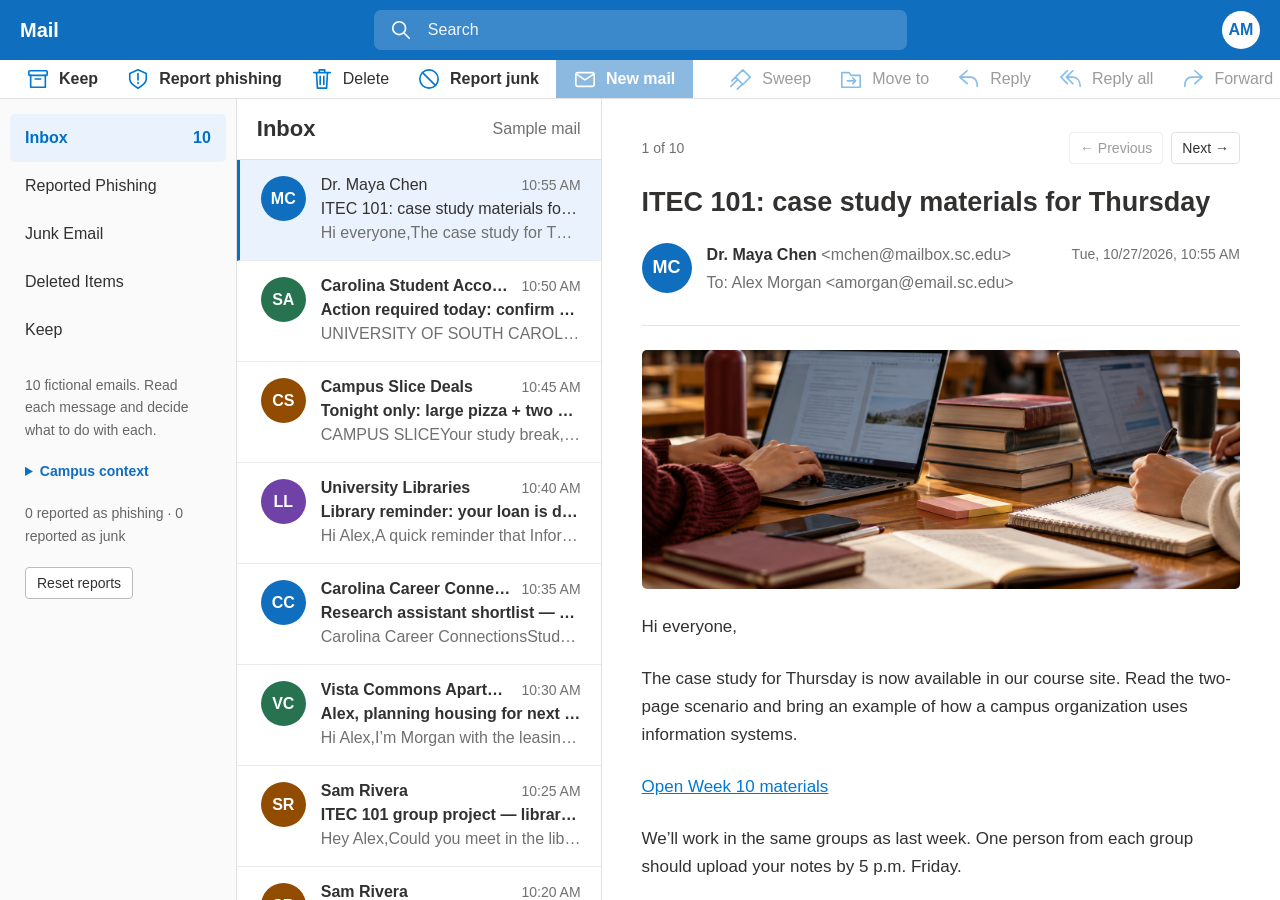
==== commit 9346a2bb: "Add files via upload" ====
--- a/index.html
+++ b/index.html
@@ -53,7 +53,7 @@
       <li><button class="folder" type="button">Keep</button></li>
     </ul></nav>
     <p class="exercise-note">10 fictional emails. Read each message and decide what to do with each.</p>
-    <details class="workplace-context"><summary>Campus context</summary><p>You are Alex Morgan, a student at the University of South Carolina, enrolled in ITEC 101. Sam Rivera and Jordan are in your project group. The people and messages in this exercise are fictional.</p><p>Campus email formats used here are <strong>@email.sc.edu</strong> for students and <strong>@mailbox.sc.edu</strong> for faculty and staff. Your class uses <strong>blackboard.sc.edu</strong>; student services are available through <strong>my.sc.edu</strong>.</p></details>
+    <details class="workplace-context"><summary>Campus context</summary><p>You are Alex Morgan, a student at the University of South Carolina, enrolled in ITEC 101. Sam Rivera and Jordan are in your project group. The people and messages in this exercise are fictional.</p><p>Campus email formats used here are <strong>@email.sc.edu</strong> for students and <strong>@mailbox.sc.edu</strong> for faculty and staff. Your class uses <strong>blackboard.sc.edu</strong>; student services are available through <strong>my.sc.edu</strong>.</p><p>For this exercise, you have not subscribed to business promotional mailing lists or requested information about pizza offers, apartments, or textbook rentals.</p></details>
     <p id="report-summary" class="exercise-note"></p>
     <button id="reset-reports" class="reset-reports" type="button">Reset reports</button>
   </aside>
@@ -74,4 +74,4 @@
 </main>
 <script src="mail.js" defer></script>
 </body>
-</html>
+</html>
--- a/styles.css
+++ b/styles.css
@@ -138,3 +138,23 @@
 .keep-banner button { padding: 7px 11px; border: 1px solid #a4b8ce; border-radius: 4px; background: #fff; color: var(--text); white-space: nowrap; }
 .keep-badge { background: #e6edf7; color: #2b4a68; }
 @media (max-width: 600px) { .keep-banner { flex-wrap: wrap; font-size: 14px; } }
+/* Email rows are real hyperlinks with the original inbox appearance. */
+a.message-button { color: inherit; text-decoration: none; cursor: pointer; }
+
+/* Fictional message-specific formatting; difficulty never appears in the inbox. */
+.message-card { max-width: 640px; margin: 24px 0; border: 1px solid #dedede; background: #fff; }
+.message-brand { padding: 22px 24px; font-weight: 700; letter-spacing: .035em; line-height: 1.4; }
+.message-brand span { display: block; margin-top: 5px; font-weight: 400; font-size: .8em; letter-spacing: 0; }
+.garnet-brand { background: #73000a; color: #fff; }
+.neutral-brand { background: #f2f5f8; color: #24425a; border-bottom: 3px solid #48677d; }
+.pizza-brand { background: #873518; color: #fff; }
+.newsletter-brand { background: #f1f2ee; color: #354a3d; border-bottom: 1px solid #d9ded8; }
+.message-card-content { padding: 0 24px 5px; }
+.email-body .message-eyebrow { font-size: .73em; font-weight: 600; letter-spacing: .07em; color: #656565; margin-top: 23px; }
+.email-body .message-reference { font-size: .8em; line-height: 1.6; color: #606060; }
+.message-footer { padding: 16px 24px; background: #f7f7f7; border-top: 1px solid #e5e5e5; color: #606060; font-size: .75em; line-height: 1.65; }
+.email-body a.message-cta { display: inline-block; padding: 11px 18px; background: #106ebe; color: white; border-radius: 3px; text-decoration: none; font-weight: 600; }
+.email-body .promotion-image { margin: 0; max-width: 100%; border-radius: 0; }
+.promotion-headline { font-size: 1.5em; line-height: 1.25; margin: 16px 0; }
+.email-body .newsletter-checklist { list-style: decimal; }
+@media (max-width: 600px) { .message-brand, .message-card-content, .message-footer { padding-inline: 16px; } }
